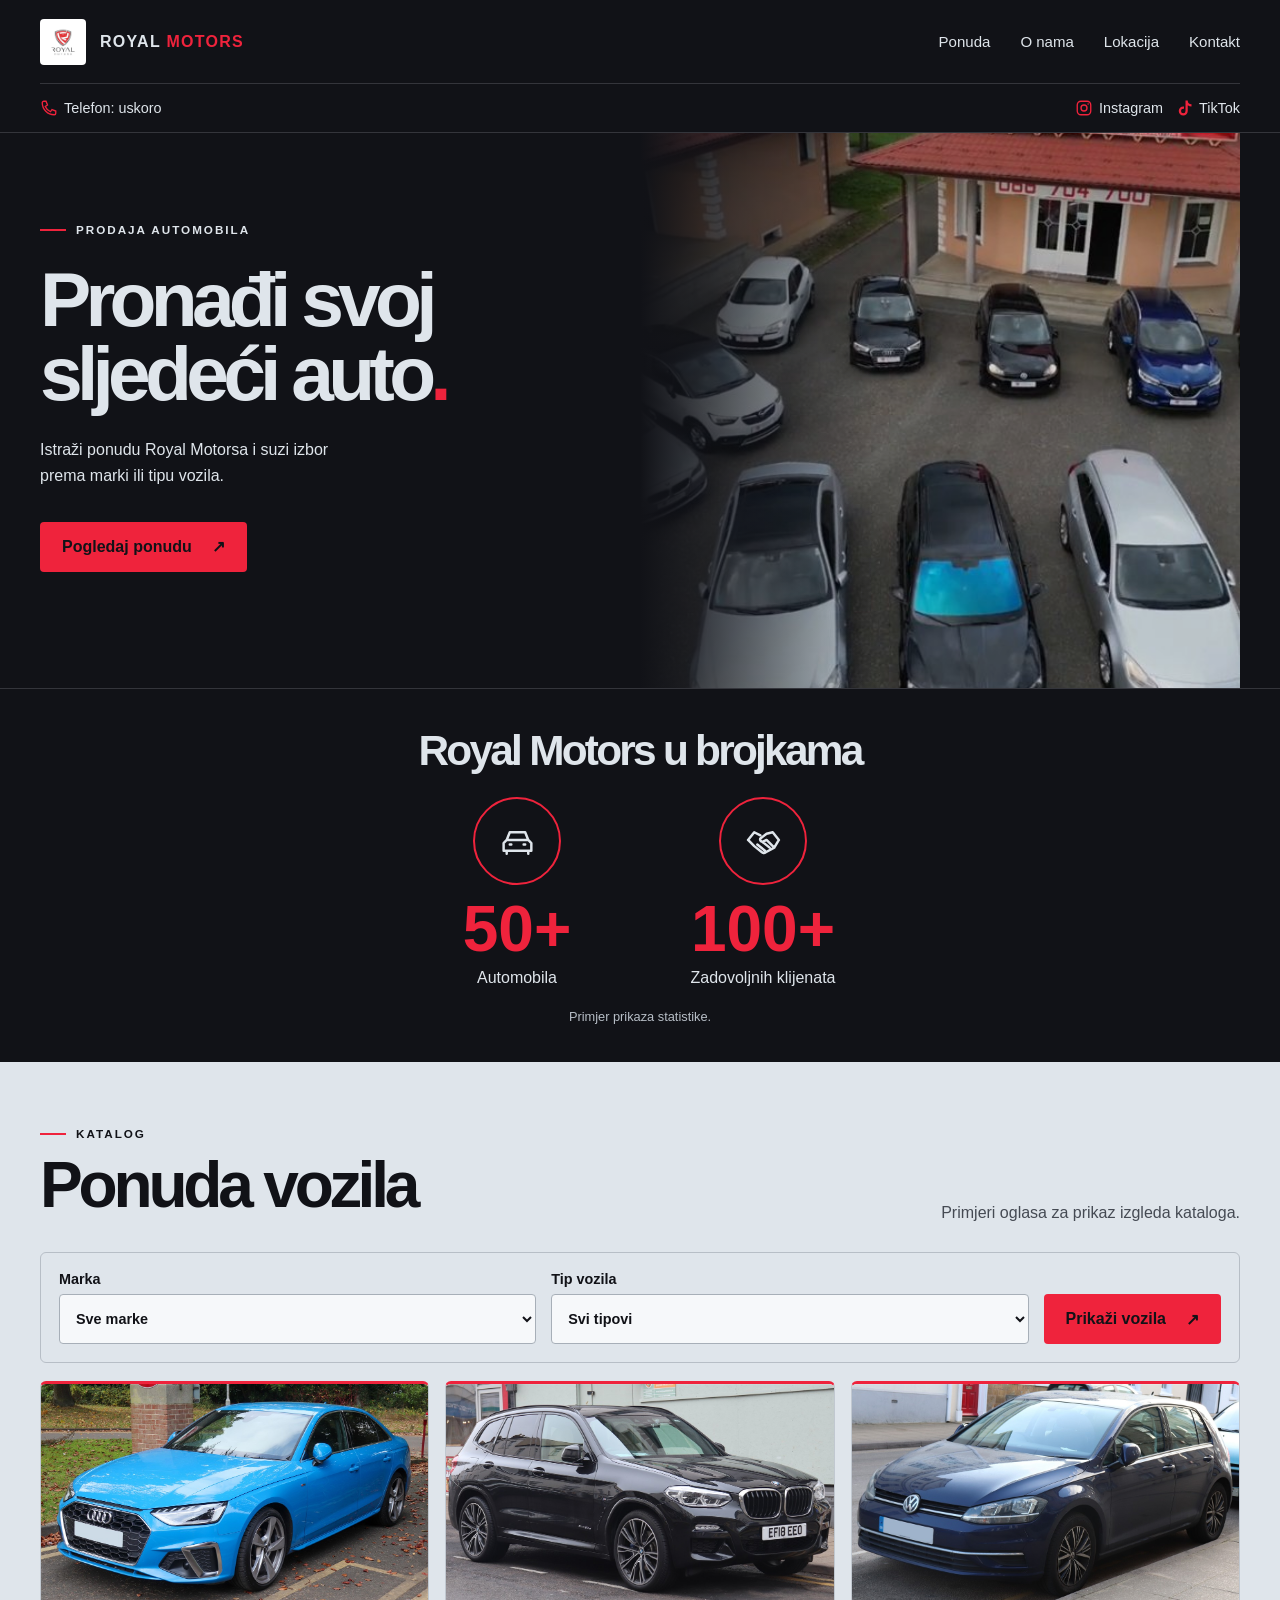
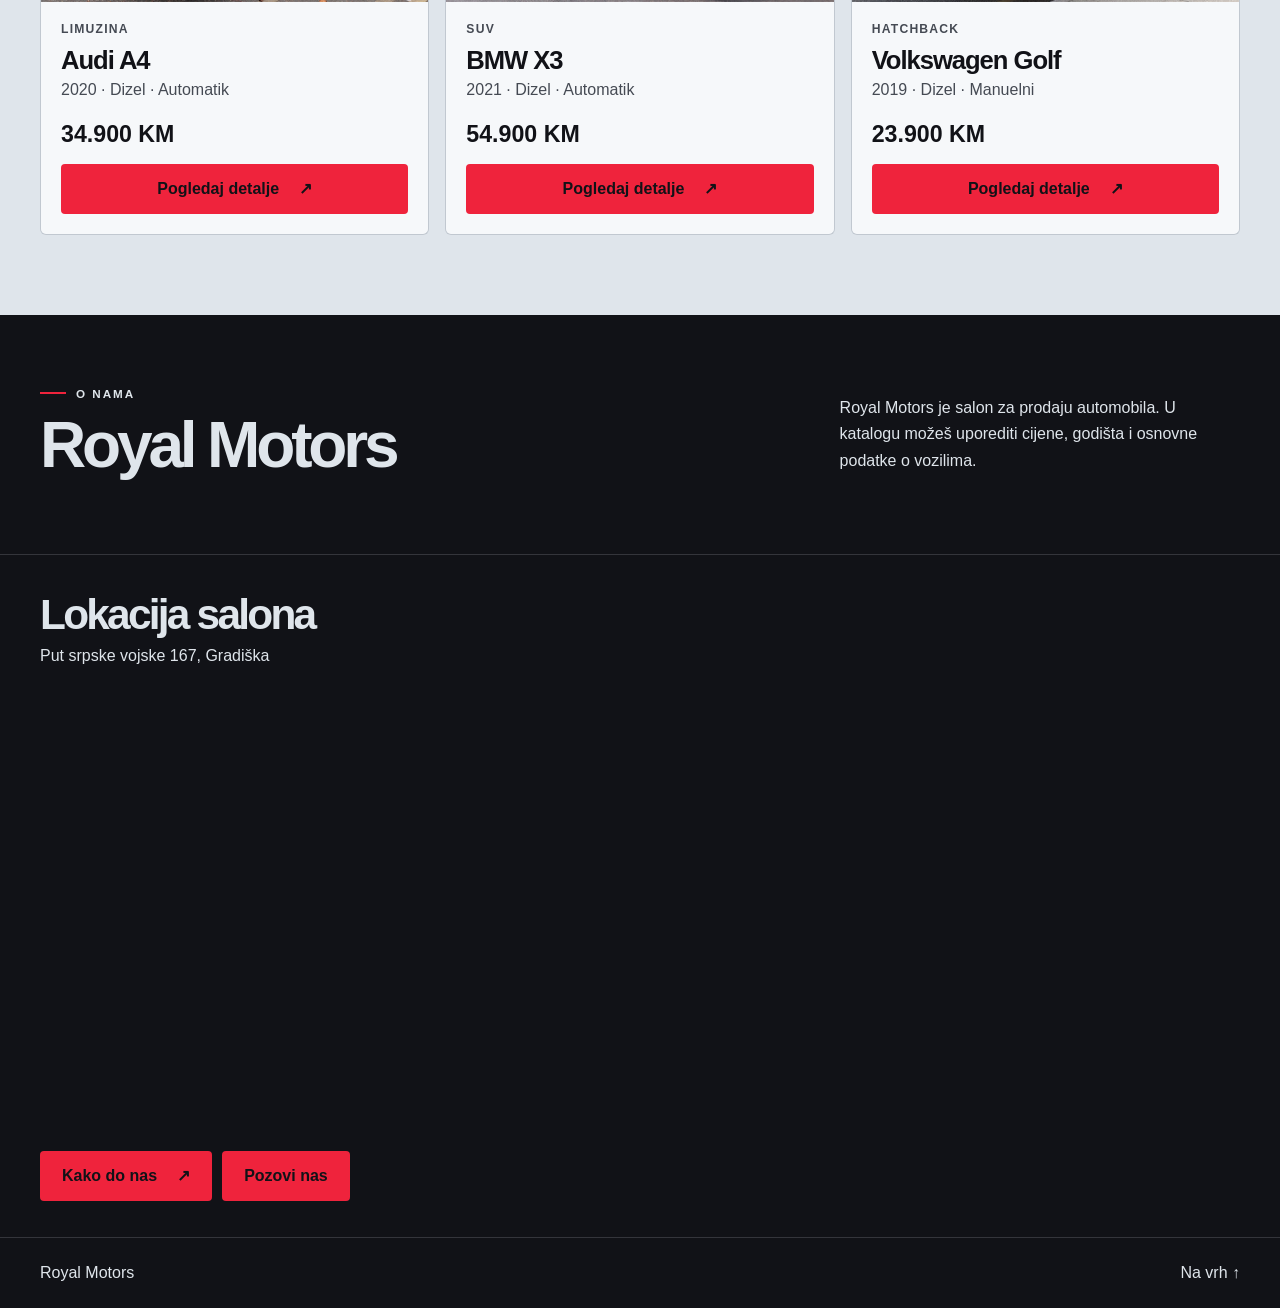
==== index.html @ a0ecdea4 "Publish Royal Motors website" ====
<!doctype html>
<html lang="bs">
<head>
  <meta charset="utf-8">
  <meta name="viewport" content="width=device-width, initial-scale=1">
  <title>Royal Motors | Prodaja automobila</title>
  <meta name="description" content="Royal Motors — pregled ponude automobila.">
  <link rel="stylesheet" href="stil.css">
  <script src="ponuda.js" defer></script>
</head>
<body>
  <div class="site-intro" aria-hidden="true">
    <img src="slike/logo-royal-motors.jpg" alt="" width="132" height="132">
  </div>
  <header class="wrap top">
    <a class="brand" href="#pocetna"><img src="slike/logo-royal-motors.jpg" alt=""><span>ROYAL<span class="accent"> MOTORS</span></span></a>
    <nav aria-label="Glavna navigacija">
      <a href="#ponuda">Ponuda</a>
      <a href="#o-nama">O nama</a>
      <a href="#lokacija">Lokacija</a>
      <a href="#kontakt">Kontakt</a>
    </nav>
  </header>
  <main id="pocetna">
    <section class="contact-bar" id="kontakt" aria-label="Kontakt i društvene mreže">
      <div class="wrap contact-row">
        <span class="phone">
          <svg aria-hidden="true" viewBox="0 0 24 24" fill="none" stroke="currentColor" stroke-width="1.8"><path d="M8 3H5a2 2 0 0 0-2 2c0 8.8 7.2 16 16 16a2 2 0 0 0 2-2v-3l-5-2-2 3a13 13 0 0 1-7-7l3-2z"/></svg>
          <span>Telefon: uskoro</span>
        </span>
        <ul class="socials" aria-label="Društvene mreže">
          <li><svg aria-hidden="true" viewBox="0 0 24 24" fill="none" stroke="currentColor" stroke-width="1.8"><rect x="3" y="3" width="18" height="18" rx="5"/><circle cx="12" cy="12" r="4"/><circle cx="17.5" cy="6.5" r="1" fill="currentColor" stroke="none"/></svg> Instagram</li>
          <li><svg aria-hidden="true" viewBox="0 0 24 24" fill="currentColor"><path d="M14 2h3a5 5 0 0 0 5 5v3a8 8 0 0 1-5-1.75V16a6 6 0 1 1-6-6h1v3h-1a3 3 0 1 0 3 3z"/></svg> TikTok</li>
        </ul>
      </div>
    </section>
    <section class="wrap hero" aria-labelledby="naslov">
      <div class="intro">
        <p class="label"><span></span> PRODAJA AUTOMOBILA</p>
        <h1 id="naslov">Pronađi svoj<br>sljedeći auto<span class="accent">.</span></h1>
        <p>Istraži ponudu Royal Motorsa i suzi izbor prema marki ili tipu vozila.</p>
        <a class="button" href="#ponuda">Pogledaj ponudu <span aria-hidden="true">↗</span></a>
      </div>
      <div class="hero-video">
        <video id="salon-video" autoplay muted loop playsinline preload="auto" poster="slike/salon.jpg" aria-label="Video salona Royal Motors">
          <source src="video-royalmotors_files/video-for-section.mp4" type="video/mp4">
        </video>
      </div>
    </section>
    <section class="stats" aria-labelledby="stats-title">
      <div class="wrap stats-layout">
        <h2 id="stats-title">Royal Motors u brojkama</h2>
        <dl class="stats-list">
          <div class="stat">
            <dt>Automobila</dt>
            <dd><span class="stat-icon" aria-hidden="true"><svg viewBox="0 0 24 24"><path d="m5 11 2-5h10l2 5M5 11h14l2 2v5H3v-5zM5 18v2m14-2v2M7 14h1m8 0h1"/></svg></span><span class="stat-value"><span data-count="50">50</span>+</span></dd>
          </div>
          <div class="stat">
            <dt>Zadovoljnih klijenata</dt>
            <dd><span class="stat-icon" aria-hidden="true"><svg viewBox="0 0 24 24"><path d="m2 11 4-5 4 2m12 3-4-5-4 1-4 3a1.5 1.5 0 0 0 2 2l2-1 5 5m-17-5 4 4 5 4a2 2 0 0 0 2.5 0l5.5-3 3-5m-14 3 5 4m-2-6 5 4"/></svg></span><span class="stat-value"><span data-count="100">100</span>+</span></dd>
          </div>
        </dl>
        <p class="stats-note">Primjer prikaza statistike.</p>
      </div>
    </section>
    <section class="catalog" id="ponuda" aria-labelledby="ponuda-naslov">
      <div class="wrap">
        <div class="section-heading">
          <div><p class="label"><span></span> KATALOG</p><h2 id="ponuda-naslov">Ponuda vozila</h2></div>
          <p>Primjeri oglasa za prikaz izgleda kataloga.</p>
        </div>
        <form id="filter">
          <label>Marka<select id="marka"><option value="">Sve marke</option><option>Audi</option><option>BMW</option><option>Volkswagen</option></select></label>
          <label>Tip vozila<select id="tip"><option value="">Svi tipovi</option><option>Limuzina</option><option>SUV</option><option>Hatchback</option></select></label>
          <button class="button" type="submit">Prikaži vozila <span aria-hidden="true">↗</span></button>
        </form>
        <p id="rezultati" role="status"></p>
        <div class="cards">
          <article data-marka="Audi" data-tip="Limuzina" data-photo-source="https://commons.wikimedia.org/wiki/File:2020_Audi_A4_S_Line_35_TDi_S-A_facelift_2.0_Front.jpg">
            <img class="vehicle-photo" src="slike/audi-a4.jpg" alt="Audi A4" loading="lazy">
            <div class="vehicle-info">
              <p class="category">Limuzina</p>
              <h3>Audi A4</h3>
              <p class="spec">2020 · Dizel · Automatik</p>
              <p class="price">34.900 KM</p>
              <a class="button vehicle-details-button" href="audi-a4.html" aria-label="Pogledaj detalje za Audi A4">Pogledaj detalje <span aria-hidden="true">↗</span></a>
            </div>
          </article>
          <article data-marka="BMW" data-tip="SUV" data-photo-source="https://commons.wikimedia.org/wiki/File:2018_BMW_X3_xDrive30d_M_Sport_Automatic_3.0_Front.jpg">
            <img class="vehicle-photo" src="slike/bmw-x3.jpg" alt="BMW X3" loading="lazy">
            <div class="vehicle-info">
              <p class="category">SUV</p>
              <h3>BMW X3</h3>
              <p class="spec">2021 · Dizel · Automatik</p>
              <p class="price">54.900 KM</p>
              <a class="button vehicle-details-button" href="bmw-x3.html" aria-label="Pogledaj detalje za BMW X3">Pogledaj detalje <span aria-hidden="true">↗</span></a>
            </div>
          </article>
          <article data-marka="Volkswagen" data-tip="Hatchback" data-photo-source="https://commons.wikimedia.org/wiki/File:2018_Volkswagen_Golf_SE_Navigation_TDi_BM_facelift_2.0_Front.jpg">
            <img class="vehicle-photo" src="slike/vw-golf.jpg" alt="Volkswagen Golf" loading="lazy">
            <div class="vehicle-info">
              <p class="category">Hatchback</p>
              <h3>Volkswagen Golf</h3>
              <p class="spec">2019 · Dizel · Manuelni</p>
              <p class="price">23.900 KM</p>
              <a class="button vehicle-details-button" href="vw-golf.html" aria-label="Pogledaj detalje za Volkswagen Golf">Pogledaj detalje <span aria-hidden="true">↗</span></a>
            </div>
          </article>
        </div>
      </div>
    </section>
    <section class="wrap about" id="o-nama">
      <div><p class="label"><span></span> O NAMA</p><h2>Royal Motors</h2></div>
      <p>Royal Motors je salon za prodaju automobila. U katalogu možeš uporediti cijene, godišta i osnovne podatke o vozilima.</p>
    </section>
    <section class="location" id="lokacija" aria-labelledby="location-title">
      <div class="wrap location-row">
        <div>
          <h2 id="location-title">Lokacija salona</h2>
          <address>Put srpske vojske 167, Gradiška</address>
        </div>
      </div>
      <div class="wrap">
        <iframe class="location-map"
          title="Google mapa — Auto Centar Royal Motors, Gradiška"
          src="https://www.google.com/maps/embed?pb=!1m18!1m12!1m3!1d2815.2764645547823!2d17.281032776084963!3d45.12073317107035!2m3!1f0!2f0!3f0!3m2!1i1024!2i768!4f13.1!3m3!1m2!1s0x47675f0046fc1e49%3A0xe9194bb80533a9a9!2sAuto%20Centar%20Royal%20Motors!5e0!3m2!1sen!2sba!4v1794830768728!5m2!1sen!2sba"
          width="600" height="450" allowfullscreen referrerpolicy="strict-origin-when-cross-origin"></iframe>
        <div class="location-actions">
          <a class="button" href="https://www.google.com/maps/dir/?api=1&amp;destination=Auto%20Centar%20Royal%20Motors%2C%20Put%20srpske%20vojske%20167%2C%20Gradi%C5%A1ka" target="_blank" rel="noopener">Kako do nas <span aria-hidden="true">↗</span></a>
          <a class="button" href="tel:+38766704700">Pozovi nas</a>
        </div>
      </div>
    </section>
  </main>
  <footer><div class="wrap"><span>Royal Motors</span><a href="#pocetna">Na vrh ↑</a></div></footer>
</body>
</html>
---- stil.css ----
:root {
  --dark: #111217;
  --light: #DFE5EB;
  --accent: #EF233C;
  font-family: "Inter", "Segoe UI", sans-serif;
  color: var(--light);
  background: var(--dark);
  scroll-behavior: smooth;
}
* { box-sizing: border-box; }
body { margin: 0; }
a { color: inherit; text-decoration: none; }
button, select { font: inherit; }
:focus-visible { outline: 2px solid currentColor; outline-offset: 4px; }
.wrap { width: min(1200px, calc(100% - 64px)); margin-inline: auto; }
.top { display: flex; justify-content: space-between; align-items: center; min-height: 84px; border-bottom: 1px solid #34353b; gap: 16px; }
.brand, nav { display: flex; align-items: center; gap: 14px; }
.brand { font-weight: 800; letter-spacing: .08em; }
.brand img { width: 46px; height: 46px; object-fit: cover; border-radius: 4px; }
nav { gap: 30px; font-size: .94rem; }
nav a:hover, footer a:hover { color: var(--accent); }
.accent { color: var(--accent); }
.hero { min-height: 555px; display: grid; grid-template-columns: 1fr 1fr; align-items: stretch; }
.intro { padding: 90px 0; position: relative; z-index: 1; }
.label { display: flex; align-items: center; gap: 10px; font-weight: 800; font-size: .73rem; letter-spacing: .17em; }
.label span { width: 26px; height: 2px; background: var(--accent); }
h1, h2, h3, p { margin: 0; }
h1 { font-size: clamp(3rem, 6vw, 5.75rem); line-height: .97; letter-spacing: -.075em; margin-block: 26px; }
.intro > p:not(.label) { max-width: 36ch; line-height: 1.65; margin-bottom: 32px; }
.hero-video { position: relative; overflow: hidden; min-height: 280px; }
.hero-video video { width: 100%; height: 100%; position: absolute; object-fit: cover; object-position: center 56%; filter: brightness(.88); }
.hero-video::after { content: ""; position: absolute; inset: 0; pointer-events: none; background: linear-gradient(90deg, var(--dark), transparent 40%); }
.button { display: inline-flex; justify-content: center; align-items: center; gap: 20px; padding: 15px 22px; min-height: 50px; border: 0; border-radius: 4px; color: var(--dark); background: var(--accent); font-weight: 800; cursor: pointer; }
.button:hover { background: #ff5166; }
.catalog { background: var(--light); color: var(--dark); padding-block: 65px 80px; }
.section-heading, .about { display: flex; justify-content: space-between; align-items: end; gap: 16px; }
h2 { font-size: clamp(2.2rem, 5vw, 4rem); letter-spacing: -.065em; margin-top: 8px; }
.section-heading > p { color: #454a53; }
form { display: grid; grid-template-columns: 1fr 1fr auto; gap: 15px; align-items: end; margin-top: 30px; padding: 18px; border: 1px solid #b7bec6; border-radius: 6px; }
label { display: grid; gap: 7px; font-weight: 700; font-size: .9rem; }
select { min-height: 50px; width: 100%; padding: 8px 12px; color: var(--dark); background: #f6f8fa; border: 1px solid #a7afb8; border-radius: 4px; }
#rezultati { margin-top: 18px; }
.cards { display: grid; grid-template-columns: repeat(3, 1fr); gap: 16px; margin-top: 16px; }
article { background: #f6f8fa; border-radius: 6px; padding: 23px; border: 1px solid #c1c8d0; border-top: 3px solid var(--accent); }
.category { font-size: .76rem; text-transform: uppercase; letter-spacing: .1em; font-weight: 800; color: #454a53; }
h3 { margin-block: 10px 6px; font-size: 1.6rem; letter-spacing: -.04em; }
.spec { color: #454a53; }
.price { margin-top: 22px; font-size: 1.45rem; font-weight: 800; }
.about { align-items: center; padding-block: 72px; }
.about > p { max-width: 45ch; line-height: 1.65; }
footer { border-top: 1px solid #34353b; padding-block: 26px; }
footer .wrap { display: flex; justify-content: space-between; gap: 16px; }
@media (max-width: 720px) {
  .wrap { width: calc(100% - 36px); }
  .hero, .cards { grid-template-columns: 1fr; }
  .intro { padding-block: 52px 30px; }
  .section-heading, .about { flex-direction: column; align-items: start; }
  form { grid-template-columns: 1fr 1fr; }
  form button { grid-column: 1 / -1; }
  nav { gap: 12px; }
  .brand { gap: 7px; font-size: .78rem; }
  .brand img { width: 35px; height: 35px; }
}
@media (prefers-reduced-motion: reduce) {
  :root { scroll-behavior: auto; }
}
/* On phones the full frame sits behind the hero copy. */
@media (max-width: 720px) {
  .hero {
    position: relative;
    isolation: isolate;
    min-height: 540px;
    min-height: max(540px, 78svh);
    align-items: center;
  }

  .intro {
    z-index: auto;
    padding-block: 74px;
  }

  .hero-video {
    position: absolute;
    inset: 0 -18px;
    z-index: -1;
    background: var(--dark);
  }

  .hero-video video {
    inset: 0;
    object-fit: contain;
    object-position: center;
  }

  .hero-video::after {
    background: linear-gradient(90deg, rgb(17 18 23 / 78%), rgb(17 18 23 / 35%));
  }
}

.contact-bar { border-bottom: 1px solid #34353b; }
.contact-row { display: flex; flex-wrap: wrap; align-items: center; justify-content: space-between; gap: 8px 20px; padding-block: 12px; font-size: .9rem; }
.socials { display: flex; flex-wrap: wrap; gap: 12px; margin: 0; padding: 0; list-style: none; }
.phone, .socials li { display: inline-flex; align-items: center; gap: 6px; min-height: 24px; }
.contact-row svg { width: 18px; height: 18px; flex: none; color: var(--accent); }
@media (max-width: 420px) {
  .top { flex-wrap: wrap; padding-block: 12px; }
}

.site-intro {
  position: fixed;
  inset: 0;
  z-index: 10;
  display: grid;
  place-items: center;
  background: var(--dark);
  animation: reveal-site 1.35s both;
}
.site-intro img {
  display: block;
  width: clamp(96px, 26vw, 132px);
  height: auto;
  border-radius: 12px;
  animation: show-logo 420ms ease-out both;
}
@keyframes show-logo {
  from { opacity: 0; transform: scale(.9); }
  to { opacity: 1; transform: scale(1); }
}
@keyframes reveal-site {
  0%, 58% { opacity: 1; visibility: visible; }
  100% { opacity: 0; visibility: hidden; }
}
@media (prefers-reduced-motion: reduce) {
  .site-intro { display: none; }
}

.stats { border-top: 1px solid #34353b; padding-block: 38px; }
.stats-layout { display: grid; justify-items: center; gap: 22px; text-align: center; }
.stats h2 { font-size: clamp(1.6rem, 3.5vw, 2.65rem); margin: 0; }
.stats-list { display: grid; grid-template-columns: repeat(2, minmax(0, 1fr)); width: min(100%, 480px); gap: 12px; margin: 0; }
.stat { display: flex; flex-direction: column; align-items: center; gap: 8px; text-align: center; }
.stat dd { margin: 0; color: var(--accent); font-size: clamp(2.3rem, 6vw, 4rem); font-weight: 800; line-height: 1; font-variant-numeric: tabular-nums; }
.stats-note { color: #b7bec6; font-size: .8rem; }

.stat dd { order: -1; display: grid; justify-items: center; gap: 12px; }
.stat-icon { display: grid; place-items: center; width: clamp(72px, 10vw, 88px); aspect-ratio: 1; border: 2px solid var(--accent); border-radius: 50%; }
.stat-icon svg { width: 44%; height: 44%; fill: none; stroke: var(--light); stroke-width: 1.6; stroke-linecap: round; stroke-linejoin: round; }

.cards article { padding: 0; overflow: hidden; }
.vehicle-photo { display: block; width: 100%; aspect-ratio: 16 / 9; object-fit: cover; background: var(--light); }
.vehicle-info { padding: 20px; }
.vehicle-details-button { margin-top: 16px; width: 100%; }
.vehicle-specs { display: grid; grid-template-columns: repeat(2, minmax(0, 1fr)); gap: 10px; }
.vehicle-specs dt { color: #454a53; font-size: .85rem; }
.vehicle-specs dd { margin: 4px 0 0; font-weight: 700; }
.photo-credit { margin-top: 12px; font-size: .8rem; }
.photo-credit a { text-decoration: underline; }

.vehicle-page { display: grid; grid-template-columns: minmax(0, 1.3fr) minmax(0, 1fr); gap: clamp(22px, 5vw, 60px); padding-block: 42px 70px; animation: enter-vehicle 480ms ease-out both; }
.gallery-frame { overflow: hidden; border-radius: 8px; background: #272931; }
.gallery-frame img { display: block; width: 100%; height: auto; aspect-ratio: 16 / 9; object-fit: contain; transition: transform 300ms ease, transform-origin 300ms ease; }
.gallery-frame[data-view="front"] img { transform: scale(1.65); transform-origin: 27% 62%; }
.gallery-frame[data-view="side"] img { transform: scale(1.65); transform-origin: 78% 58%; }
.gallery-options { display: grid; grid-template-columns: repeat(3, minmax(0, 1fr)); gap: 8px; margin-top: 10px; }
.gallery-options button { overflow: hidden; padding: 0 0 6px; border: 2px solid #454a53; border-radius: 6px; background: var(--dark); color: var(--light); font-size: .8rem; cursor: pointer; }
.gallery-options button[aria-pressed="true"] { border-color: var(--accent); }
.gallery-options img { display: block; width: 100%; height: clamp(38px, 10vw, 82px); margin-bottom: 6px; object-fit: cover; }
.gallery-options [data-view="front"] img { object-position: 25% center; object-fit: cover; }
.gallery-options [data-view="side"] img { object-position: 80% center; object-fit: cover; }
.vehicle-summary h1 { font-size: clamp(2.45rem, 5vw, 4.7rem); margin-block: 14px; }
.vehicle-summary .price { color: var(--accent); margin-top: 0; }
.vehicle-summary .vehicle-specs { gap: 14px; margin-block: 22px; }
.vehicle-summary .vehicle-specs > div { padding: 10px 0; border-top: 1px solid #454a53; }
.vehicle-summary .vehicle-specs dt { color: #b7bec6; }
.vehicle-summary h2 { font-size: 1.55rem; letter-spacing: -.03em; }
.vehicle-equipment { padding-inline-start: 20px; line-height: 1.75; }
@keyframes enter-vehicle {
  from { opacity: 0; transform: translateY(16px); }
  to { opacity: 1; transform: translateY(0); }
}
@media (max-width: 720px) {
  .vehicle-page { grid-template-columns: 1fr; padding-block: 24px 48px; }
}
@media (prefers-reduced-motion: reduce) {
  .vehicle-page { animation: none; }
  .gallery-frame img { transition: none; }
}

.location { border-top: 1px solid #34353b; padding-block: 36px; }
.location-row { display: flex; flex-wrap: wrap; justify-content: space-between; align-items: center; gap: 18px 28px; }
.location h2 { margin: 0 0 8px; font-size: clamp(1.6rem, 4vw, 2.65rem); }
.location address { font-style: normal; }

.location-map {
  display: block;
  width: 100%;
  height: clamp(300px, 42vw, 450px);
  margin-top: 20px;
  border: 0;
  border-radius: 8px;
}

.location-actions { display: flex; flex-wrap: wrap; gap: 10px; margin-top: 16px; }
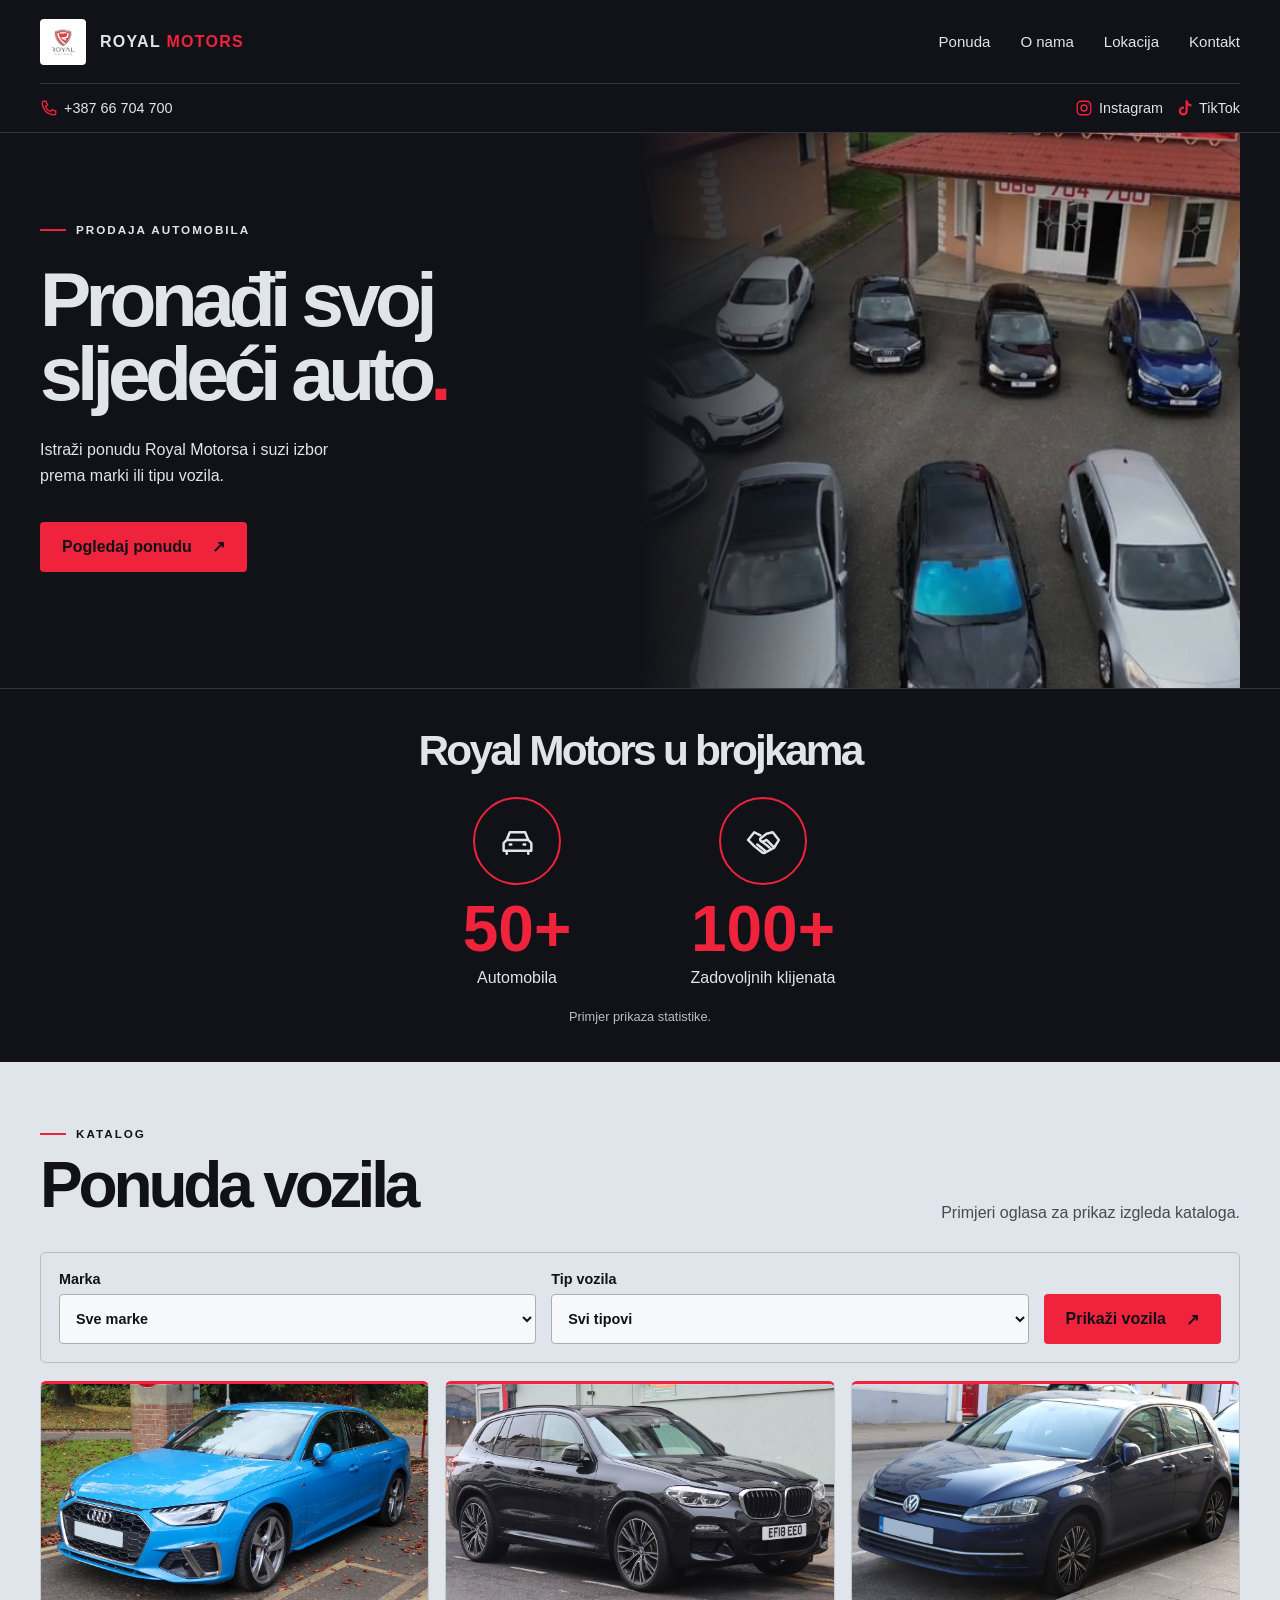
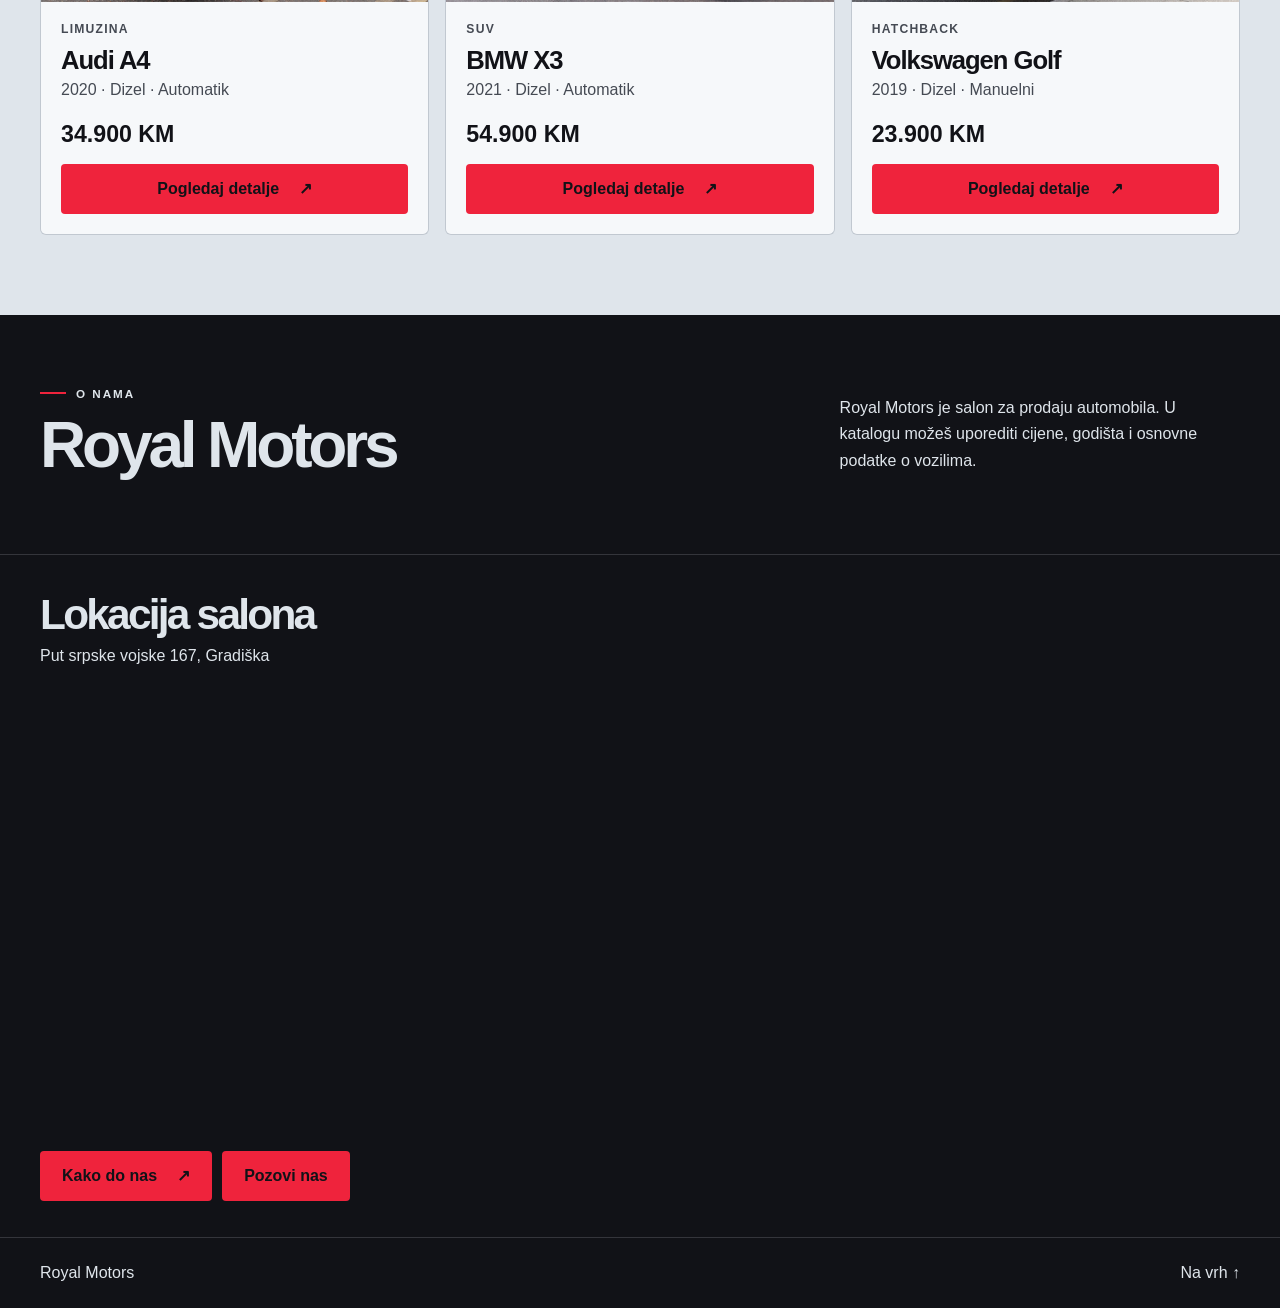
==== commit 57c84475: "Add click-to-call and full-width mobile video" ====
--- a/index.html
+++ b/index.html
@@ -24,10 +24,10 @@
   <main id="pocetna">
     <section class="contact-bar" id="kontakt" aria-label="Kontakt i društvene mreže">
       <div class="wrap contact-row">
-        <span class="phone">
+        <a class="phone" href="tel:+38766704700">
           <svg aria-hidden="true" viewBox="0 0 24 24" fill="none" stroke="currentColor" stroke-width="1.8"><path d="M8 3H5a2 2 0 0 0-2 2c0 8.8 7.2 16 16 16a2 2 0 0 0 2-2v-3l-5-2-2 3a13 13 0 0 1-7-7l3-2z"/></svg>
-          <span>Telefon: uskoro</span>
-        </span>
+          <span>+387 66 704 700</span>
+        </a>
         <ul class="socials" aria-label="Društvene mreže">
           <li><svg aria-hidden="true" viewBox="0 0 24 24" fill="none" stroke="currentColor" stroke-width="1.8"><rect x="3" y="3" width="18" height="18" rx="5"/><circle cx="12" cy="12" r="4"/><circle cx="17.5" cy="6.5" r="1" fill="currentColor" stroke="none"/></svg> Instagram</li>
           <li><svg aria-hidden="true" viewBox="0 0 24 24" fill="currentColor"><path d="M14 2h3a5 5 0 0 0 5 5v3a8 8 0 0 1-5-1.75V16a6 6 0 1 1-6-6h1v3h-1a3 3 0 1 0 3 3z"/></svg> TikTok</li>
--- a/stil.css
+++ b/stil.css
@@ -70,7 +70,7 @@
     position: relative;
     isolation: isolate;
     min-height: 540px;
-    min-height: max(540px, 78svh);
+    min-height: max(540px, 78svh, calc(100vw * 748 / 480));
     align-items: center;
   }
 
@@ -87,7 +87,9 @@
   }
 
   .hero-video video {
-    inset: 0;
+    inset: 50% 0 auto;
+    height: auto;
+    transform: translateY(-50%);
     object-fit: contain;
     object-position: center;
   }
